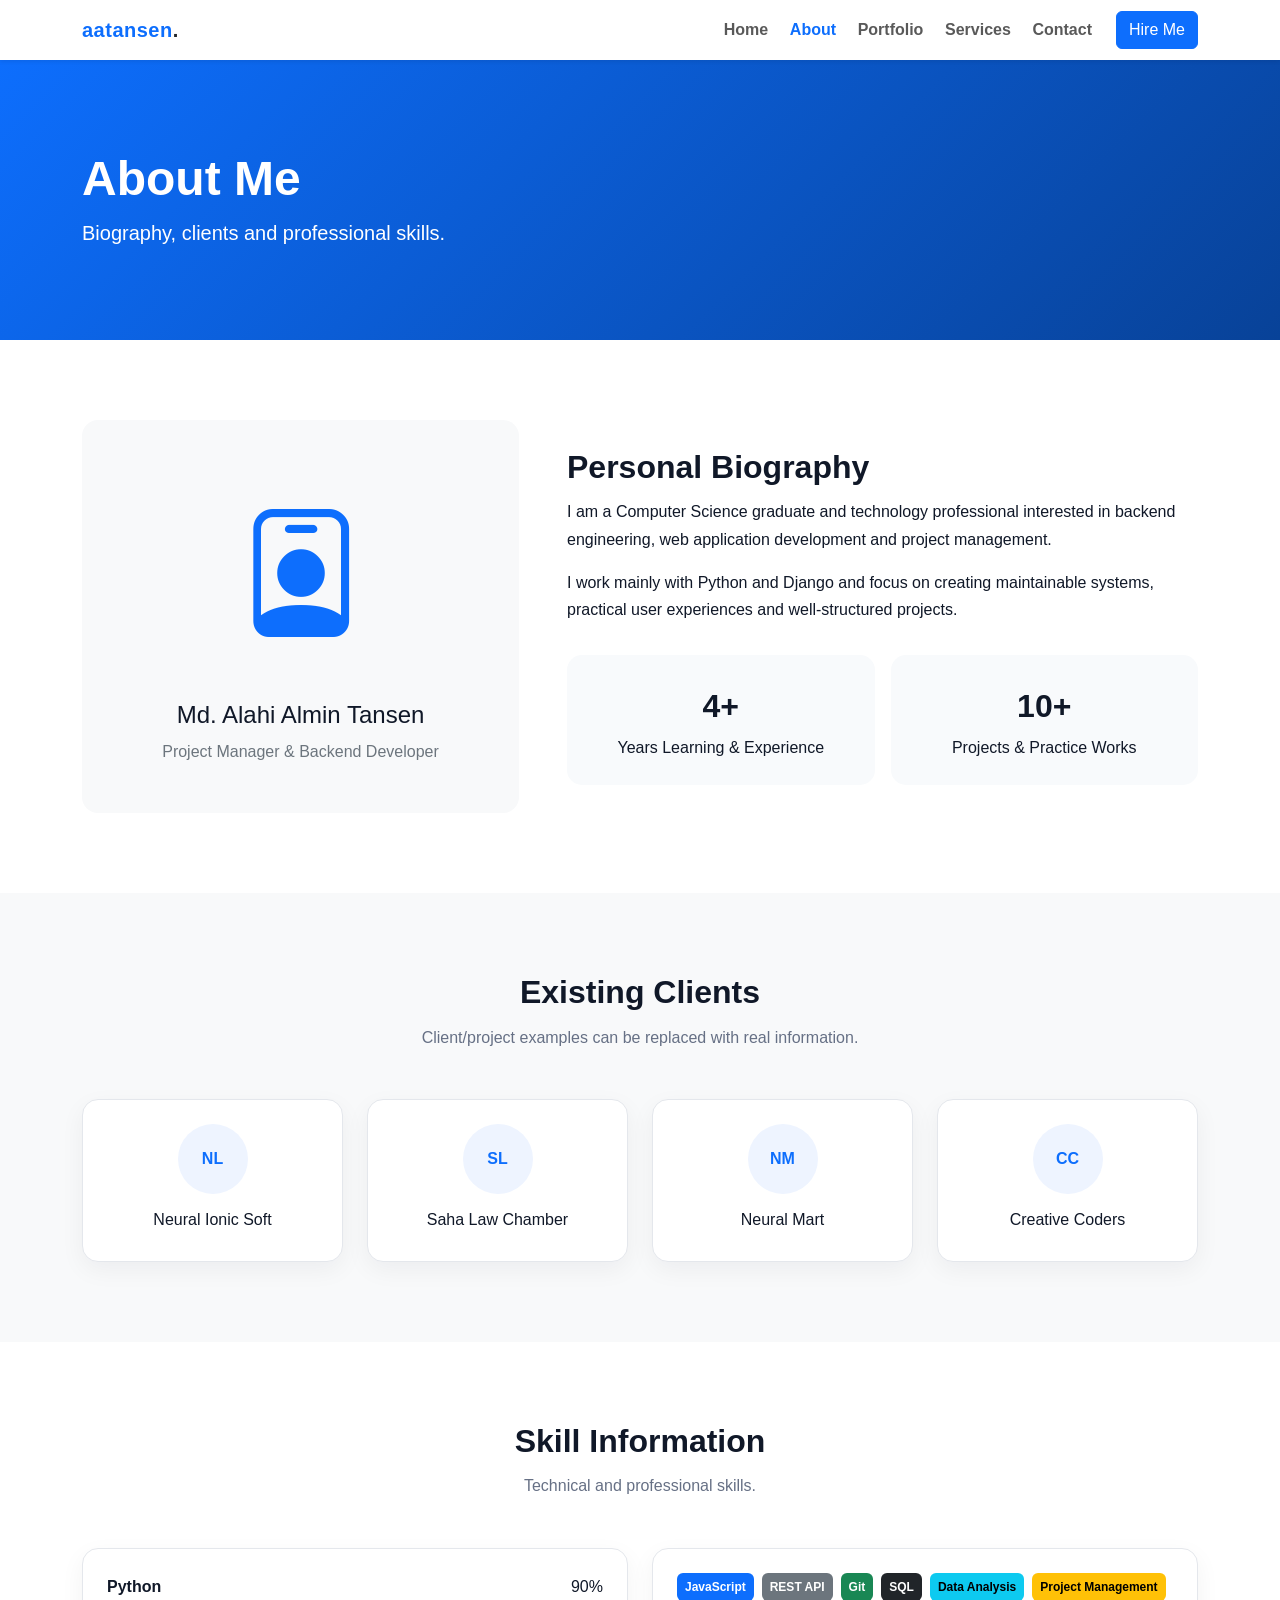
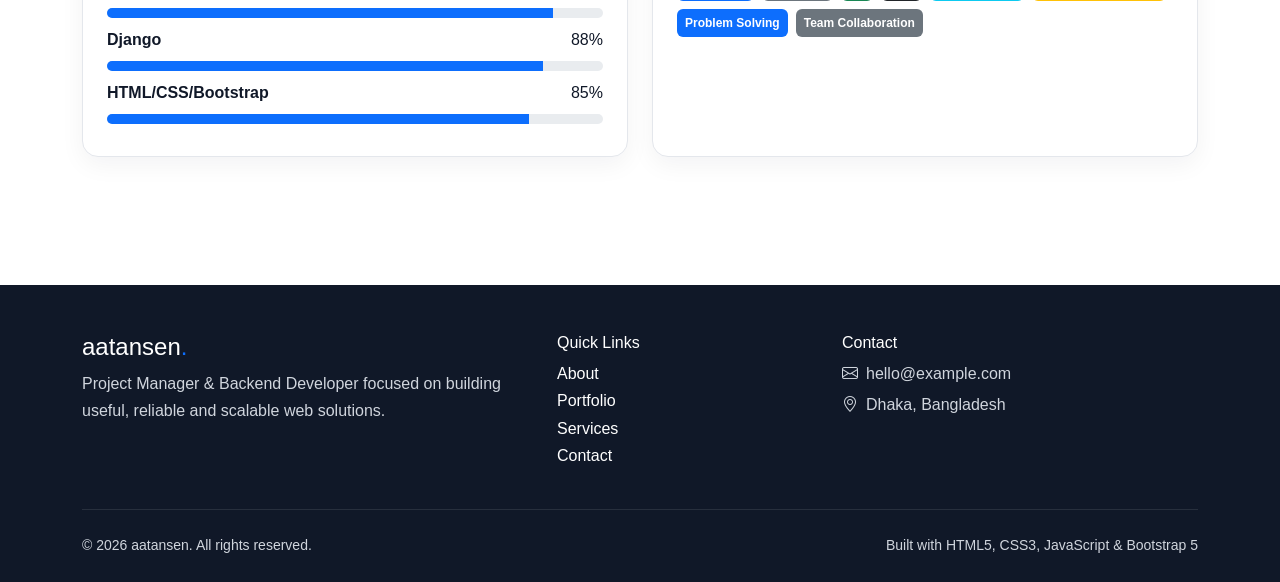
==== about.html @ a46991ef "feat: :sparkles: full project" ====
<!doctype html>
<html lang="en">
<head>
    <meta charset="utf-8">
    <meta name="viewport" content="width=device-width, initial-scale=1">
    <meta name="description" content="Personal portfolio of Md. Alahi Almin Tansen - Project Manager and Backend Developer.">
    <meta name="keywords" content="personal portfolio, backend developer, Python, Django, web development, project manager">
    <meta name="author" content="Md. Alahi Almin Tansen">
    <meta name="robots" content="index, follow">
    <title>About | Tansen Portfolio</title>

    <link href="https://cdn.jsdelivr.net/npm/bootstrap@5.3.3/dist/css/bootstrap.min.css" rel="stylesheet">
    <link href="https://cdn.jsdelivr.net/npm/bootstrap-icons@1.11.3/font/bootstrap-icons.min.css" rel="stylesheet">
    <link href="assets/css/style.css" rel="stylesheet">
</head>
<body>

<nav class="navbar navbar-expand-lg navbar-light bg-white sticky-top shadow-sm">
    <div class="container">
        <a class="navbar-brand text-primary" href="index.html">aatansen<span class="text-dark">.</span></a>
        <button class="navbar-toggler" type="button" data-bs-toggle="collapse" data-bs-target="#mainNav"
                aria-controls="mainNav" aria-expanded="false" aria-label="Toggle navigation">
            <span class="navbar-toggler-icon"></span>
        </button>

        <div class="collapse navbar-collapse" id="mainNav">
            <ul class="navbar-nav ms-auto align-items-lg-center">
                <li class="nav-item"><a class="nav-link" href="index.html">Home</a></li>
                <li class="nav-item"><a class="nav-link" href="about.html">About</a></li>
                <li class="nav-item"><a class="nav-link" href="portfolio.html">Portfolio</a></li>
                <li class="nav-item"><a class="nav-link" href="services.html">Services</a></li>
                <li class="nav-item"><a class="nav-link" href="contact.html">Contact</a></li>
            </ul>
            <a href="contact.html" class="btn btn-primary ms-lg-3 mt-3 mt-lg-0">Hire Me</a>
        </div>
    </div>
</nav>

<main>
<section class="page-header">
    <div class="container">
        <h1 class="display-5 fw-bold">About Me</h1>
        <p class="lead mb-0">Biography, clients and professional skills.</p>
    </div>
</section>

<section class="section-padding">
    <div class="container">
        <div class="row g-5 align-items-center">
            <div class="col-lg-5 text-center">
                <div class="p-5 bg-light rounded-4">
                    <i class="bi bi-person-badge text-primary" style="font-size: 8rem;"></i>
                    <h4 class="mt-3">Md. Alahi Almin Tansen</h4>
                    <p class="text-secondary mb-0">Project Manager & Backend Developer</p>
                </div>
            </div>
            <div class="col-lg-7">
                <h2 class="section-title">Personal Biography</h2>
                <p>I am a Computer Science graduate and technology professional interested in backend engineering, web application development and project management.</p>
                <p>I work mainly with Python and Django and focus on creating maintainable systems, practical user experiences and well-structured projects.</p>
                <div class="row g-3 mt-3">
                    <div class="col-sm-6"><div class="stat-box"><div class="stat-number">4+</div><div>Years Learning & Experience</div></div></div>
                    <div class="col-sm-6"><div class="stat-box"><div class="stat-number">10+</div><div>Projects & Practice Works</div></div></div>
                </div>
            </div>
        </div>
    </div>
</section>

<section class="section-padding bg-light">
    <div class="container">
        <div class="text-center mb-5">
            <h2 class="section-title">Existing Clients</h2>
            <p class="section-lead mx-auto">Client/project examples can be replaced with real information.</p>
        </div>
        <div class="row g-4 text-center">
            <div class="col-6 col-md-3"><div class="client-card p-4"><div class="client-logo mx-auto mb-3">NL</div><h6>Neural Ionic Soft</h6></div></div>
            <div class="col-6 col-md-3"><div class="client-card p-4"><div class="client-logo mx-auto mb-3">SL</div><h6>Saha Law Chamber</h6></div></div>
            <div class="col-6 col-md-3"><div class="client-card p-4"><div class="client-logo mx-auto mb-3">NM</div><h6>Neural Mart</h6></div></div>
            <div class="col-6 col-md-3"><div class="client-card p-4"><div class="client-logo mx-auto mb-3">CC</div><h6>Creative Coders</h6></div></div>
        </div>
    </div>
</section>

<section class="section-padding">
    <div class="container">
        <div class="text-center mb-5">
            <h2 class="section-title">Skill Information</h2>
            <p class="section-lead mx-auto">Technical and professional skills.</p>
        </div>
        <div class="row g-4">
            <div class="col-lg-6">
                <div class="skill-card p-4">
                    <div class="d-flex justify-content-between"><strong>Python</strong><span>90%</span></div>
                    <div class="progress skill-progress my-2"><div class="progress-bar" style="width:90%"></div></div>
                    <div class="d-flex justify-content-between"><strong>Django</strong><span>88%</span></div>
                    <div class="progress skill-progress my-2"><div class="progress-bar" style="width:88%"></div></div>
                    <div class="d-flex justify-content-between"><strong>HTML/CSS/Bootstrap</strong><span>85%</span></div>
                    <div class="progress skill-progress my-2"><div class="progress-bar" style="width:85%"></div></div>
                </div>
            </div>
            <div class="col-lg-6">
                <div class="skill-card p-4 h-100">
                    <div class="d-flex flex-wrap gap-2">
                        <span class="badge text-bg-primary p-2">JavaScript</span>
                        <span class="badge text-bg-secondary p-2">REST API</span>
                        <span class="badge text-bg-success p-2">Git</span>
                        <span class="badge text-bg-dark p-2">SQL</span>
                        <span class="badge text-bg-info p-2">Data Analysis</span>
                        <span class="badge text-bg-warning p-2">Project Management</span>
                        <span class="badge text-bg-primary p-2">Problem Solving</span>
                        <span class="badge text-bg-secondary p-2">Team Collaboration</span>
                    </div>
                </div>
            </div>
        </div>
    </div>
</section>
</main>

<footer class="pt-5 pb-4 mt-5">
    <div class="container">
        <div class="row g-4">
            <div class="col-lg-5">
                <h4 class="text-white">aatansen<span class="text-primary">.</span></h4>
                <p class="mb-0">Project Manager & Backend Developer focused on building useful, reliable and scalable web solutions.</p>
            </div>
            <div class="col-lg-3">
                <h6 class="text-white">Quick Links</h6>
                <ul class="list-unstyled">
                    <li><a href="about.html">About</a></li>
                    <li><a href="portfolio.html">Portfolio</a></li>
                    <li><a href="services.html">Services</a></li>
                    <li><a href="contact.html">Contact</a></li>
                </ul>
            </div>
            <div class="col-lg-4">
                <h6 class="text-white">Contact</h6>
                <p class="mb-1"><i class="bi bi-envelope me-2"></i>hello@example.com</p>
                <p class="mb-0"><i class="bi bi-geo-alt me-2"></i>Dhaka, Bangladesh</p>
            </div>
        </div>
        <hr class="border-secondary my-4">
        <div class="d-flex flex-column flex-md-row justify-content-between gap-2">
            <small>&copy; <span class="current-year"></span> aatansen. All rights reserved.</small>
            <small>Built with HTML5, CSS3, JavaScript & Bootstrap 5</small>
        </div>
    </div>
</footer>

<button id="backToTop" class="btn btn-primary rounded-circle back-to-top" aria-label="Back to top">
    <i class="bi bi-arrow-up"></i>
</button>

<script src="https://cdn.jsdelivr.net/npm/bootstrap@5.3.3/dist/js/bootstrap.bundle.min.js"></script>
<script src="assets/js/script.js"></script>
</body>
</html>
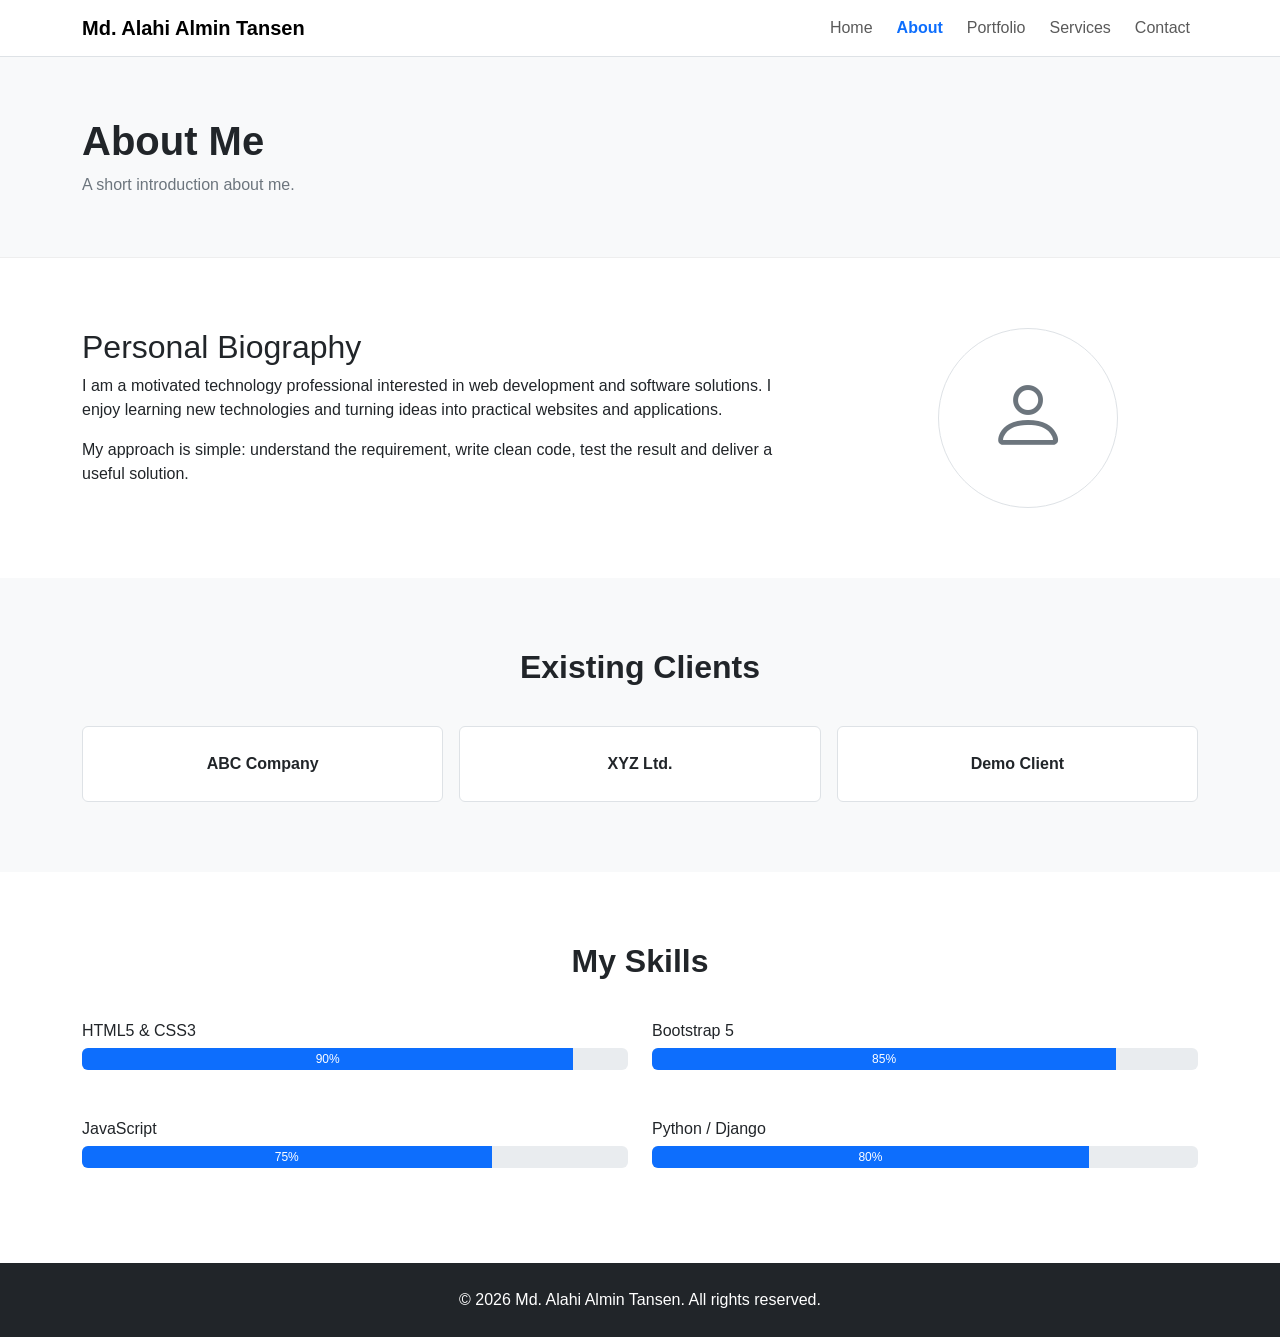
==== commit c1f4d95f: "new simple" ====
--- a/about.html
+++ b/about.html
@@ -1,158 +1,115 @@
-<!doctype html>
+<!DOCTYPE html>
 <html lang="en">
+
 <head>
-    <meta charset="utf-8">
-    <meta name="viewport" content="width=device-width, initial-scale=1">
-    <meta name="description" content="Personal portfolio of Md. Alahi Almin Tansen - Project Manager and Backend Developer.">
-    <meta name="keywords" content="personal portfolio, backend developer, Python, Django, web development, project manager">
-    <meta name="author" content="Md. Alahi Almin Tansen">
-    <meta name="robots" content="index, follow">
-    <title>About | Tansen Portfolio</title>
+  <meta charset="UTF-8">
+  <meta name="viewport" content="width=device-width, initial-scale=1">
+  <title>About | Personal Portfolio</title>
+  <meta name="description" content="About page with biography, clients and skills.">
+  <link href="https://cdn.jsdelivr.net/npm/bootstrap@5.3.3/dist/css/bootstrap.min.css" rel="stylesheet">
+  <link href="https://cdn.jsdelivr.net/npm/bootstrap-icons@1.11.3/font/bootstrap-icons.css" rel="stylesheet">
+  <link rel="stylesheet" href="assets/css/style.css">
+</head>
 
-    <link href="https://cdn.jsdelivr.net/npm/bootstrap@5.3.3/dist/css/bootstrap.min.css" rel="stylesheet">
-    <link href="https://cdn.jsdelivr.net/npm/bootstrap-icons@1.11.3/font/bootstrap-icons.min.css" rel="stylesheet">
-    <link href="assets/css/style.css" rel="stylesheet">
-</head>
 <body>
-
-<nav class="navbar navbar-expand-lg navbar-light bg-white sticky-top shadow-sm">
+  <nav class="navbar navbar-expand-lg bg-white border-bottom sticky-top">
     <div class="container">
-        <a class="navbar-brand text-primary" href="index.html">aatansen<span class="text-dark">.</span></a>
-        <button class="navbar-toggler" type="button" data-bs-toggle="collapse" data-bs-target="#mainNav"
-                aria-controls="mainNav" aria-expanded="false" aria-label="Toggle navigation">
-            <span class="navbar-toggler-icon"></span>
-        </button>
-
-        <div class="collapse navbar-collapse" id="mainNav">
-            <ul class="navbar-nav ms-auto align-items-lg-center">
-                <li class="nav-item"><a class="nav-link" href="index.html">Home</a></li>
-                <li class="nav-item"><a class="nav-link" href="about.html">About</a></li>
-                <li class="nav-item"><a class="nav-link" href="portfolio.html">Portfolio</a></li>
-                <li class="nav-item"><a class="nav-link" href="services.html">Services</a></li>
-                <li class="nav-item"><a class="nav-link" href="contact.html">Contact</a></li>
-            </ul>
-            <a href="contact.html" class="btn btn-primary ms-lg-3 mt-3 mt-lg-0">Hire Me</a>
+      <a class="navbar-brand fw-bold" href="index.html">Md. Alahi Almin Tansen</a>
+      <button class="navbar-toggler" type="button" data-bs-toggle="collapse" data-bs-target="#mainNav"><span
+          class="navbar-toggler-icon"></span></button>
+      <div class="collapse navbar-collapse" id="mainNav">
+        <ul class="navbar-nav ms-auto">
+          <li class="nav-item"><a class="nav-link" href="index.html">Home</a></li>
+          <li class="nav-item"><a class="nav-link active" href="about.html">About</a></li>
+          <li class="nav-item"><a class="nav-link" href="portfolio.html">Portfolio</a></li>
+          <li class="nav-item"><a class="nav-link" href="services.html">Services</a></li>
+          <li class="nav-item"><a class="nav-link" href="contact.html">Contact</a></li>
+        </ul>
+      </div>
+    </div>
+  </nav>
+  <header class="page-header">
+    <div class="container">
+      <h1>About Me</h1>
+      <p class="text-secondary mb-0">A short introduction about me.</p>
+    </div>
+  </header>
+  <main>
+    <section class="section">
+      <div class="container">
+        <div class="row g-5">
+          <div class="col-lg-8">
+            <h2>Personal Biography</h2>
+            <p>I am a motivated technology professional interested in web development and software solutions. I enjoy
+              learning new technologies and turning ideas into practical websites and applications.</p>
+            <p>My approach is simple: understand the requirement, write clean code, test the result and deliver a useful
+              solution.</p>
+          </div>
+          <div class="col-lg-4">
+            <div class="profile-placeholder small"><i class="bi bi-person"></i></div>
+          </div>
         </div>
-    </div>
-</nav>
-
-<main>
-<section class="page-header">
-    <div class="container">
-        <h1 class="display-5 fw-bold">About Me</h1>
-        <p class="lead mb-0">Biography, clients and professional skills.</p>
-    </div>
-</section>
-
-<section class="section-padding">
-    <div class="container">
-        <div class="row g-5 align-items-center">
-            <div class="col-lg-5 text-center">
-                <div class="p-5 bg-light rounded-4">
-                    <i class="bi bi-person-badge text-primary" style="font-size: 8rem;"></i>
-                    <h4 class="mt-3">Md. Alahi Almin Tansen</h4>
-                    <p class="text-secondary mb-0">Project Manager & Backend Developer</p>
-                </div>
-            </div>
-            <div class="col-lg-7">
-                <h2 class="section-title">Personal Biography</h2>
-                <p>I am a Computer Science graduate and technology professional interested in backend engineering, web application development and project management.</p>
-                <p>I work mainly with Python and Django and focus on creating maintainable systems, practical user experiences and well-structured projects.</p>
-                <div class="row g-3 mt-3">
-                    <div class="col-sm-6"><div class="stat-box"><div class="stat-number">4+</div><div>Years Learning & Experience</div></div></div>
-                    <div class="col-sm-6"><div class="stat-box"><div class="stat-number">10+</div><div>Projects & Practice Works</div></div></div>
-                </div>
-            </div>
+      </div>
+    </section>
+    <section class="section bg-light">
+      <div class="container">
+        <div class="section-title">
+          <h2>Existing Clients</h2>
         </div>
-    </div>
-</section>
-
-<section class="section-padding bg-light">
-    <div class="container">
-        <div class="text-center mb-5">
-            <h2 class="section-title">Existing Clients</h2>
-            <p class="section-lead mx-auto">Client/project examples can be replaced with real information.</p>
+        <div class="row g-3">
+          <div class="col-md-4">
+            <div class="client-box">ABC Company</div>
+          </div>
+          <div class="col-md-4">
+            <div class="client-box">XYZ Ltd.</div>
+          </div>
+          <div class="col-md-4">
+            <div class="client-box">Demo Client</div>
+          </div>
         </div>
-        <div class="row g-4 text-center">
-            <div class="col-6 col-md-3"><div class="client-card p-4"><div class="client-logo mx-auto mb-3">NL</div><h6>Neural Ionic Soft</h6></div></div>
-            <div class="col-6 col-md-3"><div class="client-card p-4"><div class="client-logo mx-auto mb-3">SL</div><h6>Saha Law Chamber</h6></div></div>
-            <div class="col-6 col-md-3"><div class="client-card p-4"><div class="client-logo mx-auto mb-3">NM</div><h6>Neural Mart</h6></div></div>
-            <div class="col-6 col-md-3"><div class="client-card p-4"><div class="client-logo mx-auto mb-3">CC</div><h6>Creative Coders</h6></div></div>
-        </div>
-    </div>
-</section>
-
-<section class="section-padding">
-    <div class="container">
-        <div class="text-center mb-5">
-            <h2 class="section-title">Skill Information</h2>
-            <p class="section-lead mx-auto">Technical and professional skills.</p>
+      </div>
+    </section>
+    <section class="section">
+      <div class="container">
+        <div class="section-title">
+          <h2>My Skills</h2>
         </div>
         <div class="row g-4">
-            <div class="col-lg-6">
-                <div class="skill-card p-4">
-                    <div class="d-flex justify-content-between"><strong>Python</strong><span>90%</span></div>
-                    <div class="progress skill-progress my-2"><div class="progress-bar" style="width:90%"></div></div>
-                    <div class="d-flex justify-content-between"><strong>Django</strong><span>88%</span></div>
-                    <div class="progress skill-progress my-2"><div class="progress-bar" style="width:88%"></div></div>
-                    <div class="d-flex justify-content-between"><strong>HTML/CSS/Bootstrap</strong><span>85%</span></div>
-                    <div class="progress skill-progress my-2"><div class="progress-bar" style="width:85%"></div></div>
-                </div>
+          <div class="col-md-6">
+            <h3 class="h6">HTML5 &amp; CSS3</h3>
+            <div class="progress">
+              <div class="progress-bar" style="width:90%">90%</div>
             </div>
-            <div class="col-lg-6">
-                <div class="skill-card p-4 h-100">
-                    <div class="d-flex flex-wrap gap-2">
-                        <span class="badge text-bg-primary p-2">JavaScript</span>
-                        <span class="badge text-bg-secondary p-2">REST API</span>
-                        <span class="badge text-bg-success p-2">Git</span>
-                        <span class="badge text-bg-dark p-2">SQL</span>
-                        <span class="badge text-bg-info p-2">Data Analysis</span>
-                        <span class="badge text-bg-warning p-2">Project Management</span>
-                        <span class="badge text-bg-primary p-2">Problem Solving</span>
-                        <span class="badge text-bg-secondary p-2">Team Collaboration</span>
-                    </div>
-                </div>
+          </div>
+          <div class="col-md-6">
+            <h3 class="h6">Bootstrap 5</h3>
+            <div class="progress">
+              <div class="progress-bar" style="width:85%">85%</div>
             </div>
+          </div>
+          <div class="col-md-6">
+            <h3 class="h6">JavaScript</h3>
+            <div class="progress">
+              <div class="progress-bar" style="width:75%">75%</div>
+            </div>
+          </div>
+          <div class="col-md-6">
+            <h3 class="h6">Python / Django</h3>
+            <div class="progress">
+              <div class="progress-bar" style="width:80%">80%</div>
+            </div>
+          </div>
         </div>
+      </div>
+    </section>
+  </main>
+  <footer class="footer">
+    <div class="container text-center">
+      <p class="mb-0">&copy; <span id="year"></span> Md. Alahi Almin Tansen. All rights reserved.</p>
     </div>
-</section>
-</main>
+  </footer>
+  <script src="https://cdn.jsdelivr.net/npm/bootstrap@5.3.3/dist/js/bootstrap.bundle.min.js"></script>
+  <script src="assets/js/script.js"></script>
+</body>
 
-<footer class="pt-5 pb-4 mt-5">
-    <div class="container">
-        <div class="row g-4">
-            <div class="col-lg-5">
-                <h4 class="text-white">aatansen<span class="text-primary">.</span></h4>
-                <p class="mb-0">Project Manager & Backend Developer focused on building useful, reliable and scalable web solutions.</p>
-            </div>
-            <div class="col-lg-3">
-                <h6 class="text-white">Quick Links</h6>
-                <ul class="list-unstyled">
-                    <li><a href="about.html">About</a></li>
-                    <li><a href="portfolio.html">Portfolio</a></li>
-                    <li><a href="services.html">Services</a></li>
-                    <li><a href="contact.html">Contact</a></li>
-                </ul>
-            </div>
-            <div class="col-lg-4">
-                <h6 class="text-white">Contact</h6>
-                <p class="mb-1"><i class="bi bi-envelope me-2"></i>hello@example.com</p>
-                <p class="mb-0"><i class="bi bi-geo-alt me-2"></i>Dhaka, Bangladesh</p>
-            </div>
-        </div>
-        <hr class="border-secondary my-4">
-        <div class="d-flex flex-column flex-md-row justify-content-between gap-2">
-            <small>&copy; <span class="current-year"></span> aatansen. All rights reserved.</small>
-            <small>Built with HTML5, CSS3, JavaScript & Bootstrap 5</small>
-        </div>
-    </div>
-</footer>
-
-<button id="backToTop" class="btn btn-primary rounded-circle back-to-top" aria-label="Back to top">
-    <i class="bi bi-arrow-up"></i>
-</button>
-
-<script src="https://cdn.jsdelivr.net/npm/bootstrap@5.3.3/dist/js/bootstrap.bundle.min.js"></script>
-<script src="assets/js/script.js"></script>
-</body>
-</html>
+</html>
--- a/assets/css/style.css
+++ b/assets/css/style.css
@@ -0,0 +1 @@
+body{font-family:Arial,sans-serif;color:#212529}.hero{background:#f8f9fa}.profile-placeholder{width:230px;height:230px;margin:auto;border:1px solid #dee2e6;border-radius:50%;background:#fff;display:flex;align-items:center;justify-content:center;color:#6c757d}.profile-placeholder i{font-size:7rem}.profile-placeholder.small{width:180px;height:180px}.profile-placeholder.small i{font-size:5rem}.section{padding:70px 0}.section-title{text-align:center;margin-bottom:40px}.section-title h2{font-weight:700}.page-header{padding:60px 0;background:#f8f9fa;border-bottom:1px solid #eee}.page-header h1{font-weight:700}.simple-card{border:1px solid #e5e5e5;box-shadow:none}.icon{font-size:2rem;color:#0d6efd}.client-box{background:#fff;border:1px solid #dee2e6;padding:25px;text-align:center;font-weight:600;border-radius:6px}.progress{height:22px;margin-bottom:25px}.timeline-item{border-left:3px solid #0d6efd;padding-left:20px;margin-bottom:25px}.contact-item{display:flex;gap:15px;margin:25px 0}.contact-item i{font-size:1.4rem;color:#0d6efd}.contact-item p{margin:4px 0;color:#6c757d}.map-box{height:220px;border:1px solid #dee2e6;background:#f8f9fa;display:flex;flex-direction:column;align-items:center;justify-content:center;text-align:center;color:#6c757d}.footer{padding:25px 0;background:#212529;color:#fff}.navbar .nav-link{margin-left:8px}.navbar .nav-link.active{color:#0d6efd;font-weight:600}@media(max-width:767px){.section{padding:50px 0}.hero{text-align:center}.profile-placeholder{width:190px;height:190px}.profile-placeholder i{font-size:6rem}}
